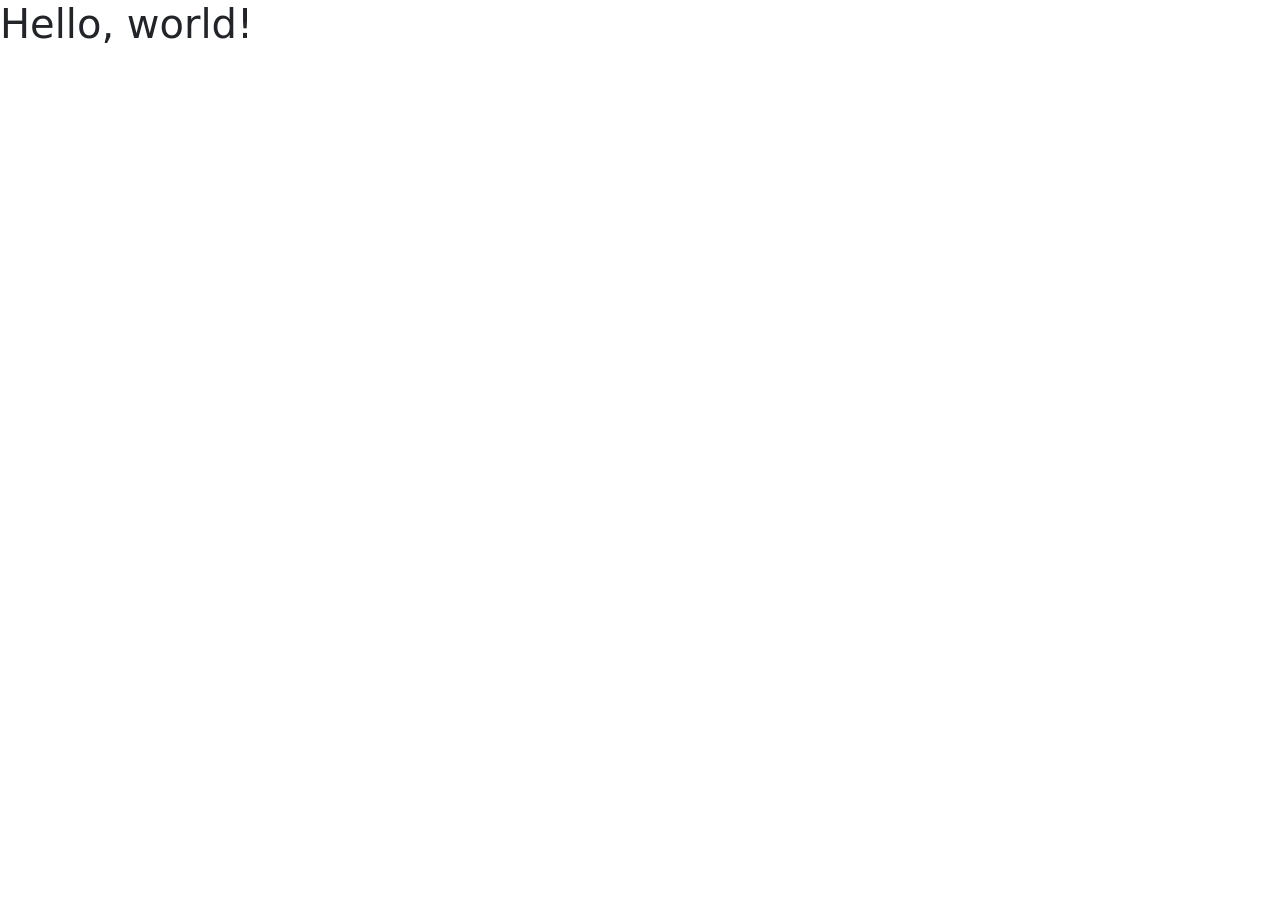
==== index.html @ 55793572 "inicio" ====
<!doctype html>
<html lang="pt-br">
  <head>
    <meta charset="utf-8">
    <meta name="viewport" content="width=device-width, initial-scale=1">
    <title>appday</title>
    <link href="https://cdn.jsdelivr.net/npm/bootstrap@5.3.9/dist/css/bootstrap.min.css" rel="stylesheet" integrity="sha384-yEPZ7jP9S0QKiUQ0m3jjsO4ProIW7wvR9gXkI7JOGa2XVsw53Yke2bsdkBbjmmiX" crossorigin="anonymous">
  </head>
  <body>
    <h1>Hello, world!</h1>
    <script src="https://cdn.jsdelivr.net/npm/bootstrap@5.3.9/dist/js/bootstrap.bundle.min.js" integrity="sha384-WyOxWvTyr1QaMPfiPJSv76iReVthorl5uWlFtZPyK0IEB0hGzo9y5Bp9mYanr8Bu" crossorigin="anonymous"></script>
  </body>
</html>
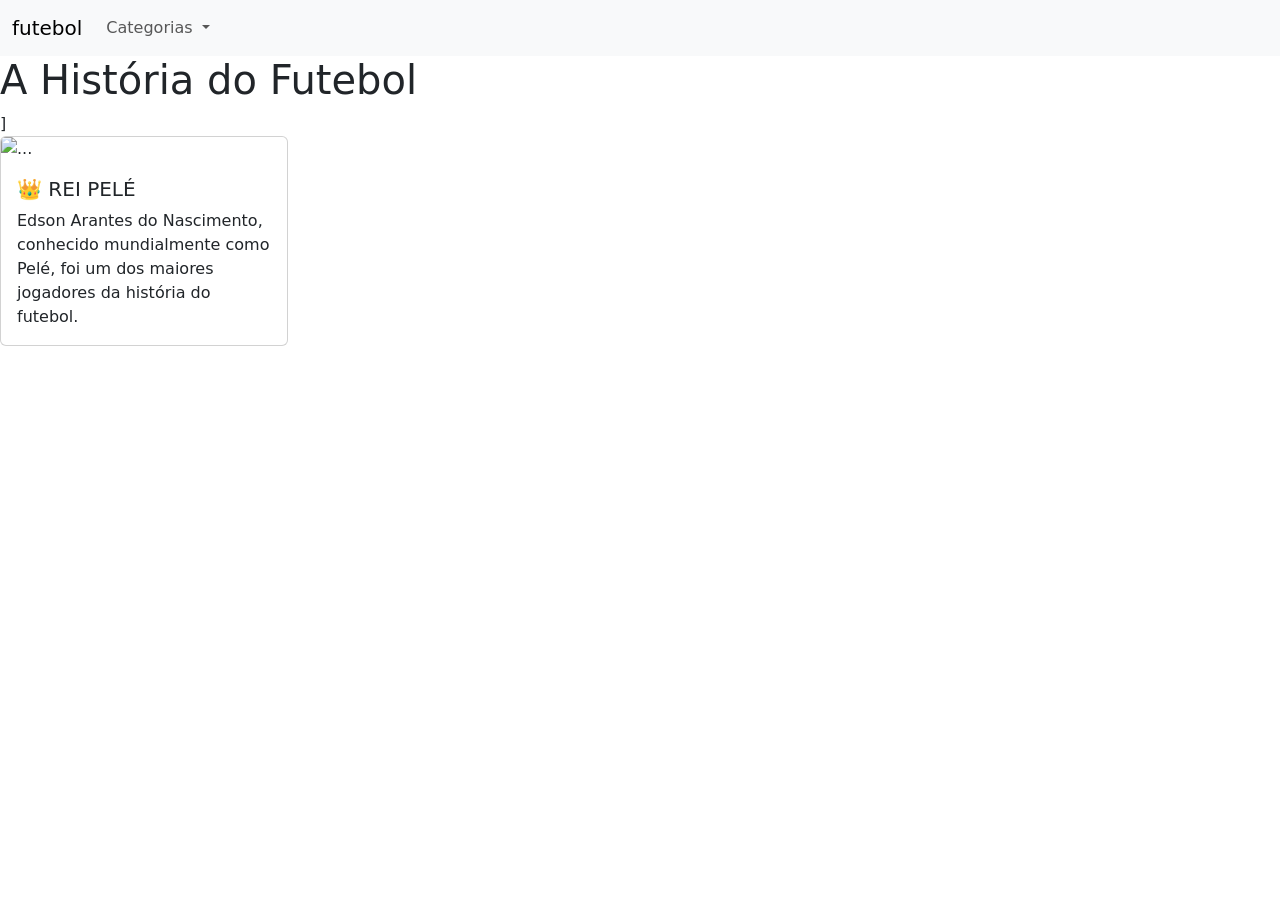
==== commit 33fd6c9e: "First Commit Updated HTML structure and added Bootstrap components." ====
--- a/index.html
+++ b/index.html
@@ -1,13 +1,79 @@
-<!doctype html>
+<!DOCTYPE html>
 <html lang="pt-br">
-  <head>
-    <meta charset="utf-8">
-    <meta name="viewport" content="width=device-width, initial-scale=1">
-    <title>appday</title>
-    <link href="https://cdn.jsdelivr.net/npm/bootstrap@5.3.9/dist/css/bootstrap.min.css" rel="stylesheet" integrity="sha384-yEPZ7jP9S0QKiUQ0m3jjsO4ProIW7wvR9gXkI7JOGa2XVsw53Yke2bsdkBbjmmiX" crossorigin="anonymous">
-  </head>
-  <body>
-    <h1>Hello, world!</h1>
-    <script src="https://cdn.jsdelivr.net/npm/bootstrap@5.3.9/dist/js/bootstrap.bundle.min.js" integrity="sha384-WyOxWvTyr1QaMPfiPJSv76iReVthorl5uWlFtZPyK0IEB0hGzo9y5Bp9mYanr8Bu" crossorigin="anonymous"></script>
-  </body>
-</html>+
+<head>
+  <meta charset="UTF-8">
+  <meta name="viewport" content="width=device-width, initial-scale=1.0">
+
+  <title>Minha Página</title>
+
+  <!-- Bootstrap 5.3 CSS -->
+  <link href="https://cdn.jsdelivr.net/npm/bootstrap@5.3.3/dist/css/bootstrap.min.css" rel="stylesheet">
+
+  <!-- CSS Personalizado -->
+  <link rel="stylesheet" href="style.css">
+</head>
+
+<body>
+
+
+  <!-- NAVBAR -->
+  <nav class="navbar navbar-expand-lg bg-body-tertiary">
+    <div class="container-fluid">
+
+      <a class="navbar-brand" href="#">futebol</a>
+
+      <!-- Botão responsivo -->
+      <button class="navbar-toggler" type="button" data-bs-toggle="collapse" data-bs-target="#navbarScroll"
+        aria-controls="navbarScroll" aria-expanded="false" aria-label="Abrir menu">
+
+        <span class="navbar-toggler-icon"></span>
+      </button>
+
+      <!-- MENU -->
+      <div class="collapse navbar-collapse" id="navbarScroll">
+
+        <ul class="navbar-nav me-auto my-2 my-lg-0">
+
+
+
+          <!-- DROPDOWN -->
+          <li class="nav-item dropdown">
+
+            <a class="nav-link dropdown-toggle" href="#" role="button" data-bs-toggle="dropdown" aria-expanded="false">
+              Categorias
+            </a>
+
+
+          </li>
+
+
+
+        </ul>
+
+
+
+      </div>
+    </div>
+  </nav>
+
+  <!-- CONTEÚDO PRINCIPAL -->
+  <main class="conteudo-principal">
+
+    <h1>A História do Futebol</h1>
+
+  </main>
+  ]<div class="card" style="width: 18rem;">
+    <img src="imagens/123.png" class="card-img-top" alt="...">
+    <div class="card-body">
+      <h5 class="card-title">👑 REI PELÉ</h5>
+      <p class="card-text">Edson Arantes do Nascimento, conhecido mundialmente como Pelé, foi um dos maiores jogadores da história do futebol.</p>
+    </div>
+  </div>
+
+  <!-- BOOTSTRAP JAVASCRIPT -->
+  <script src="https://cdn.jsdelivr.net/npm/bootstrap@5.3.3/dist/js/bootstrap.bundle.min.js"></script>
+
+</body>
+
+</html>
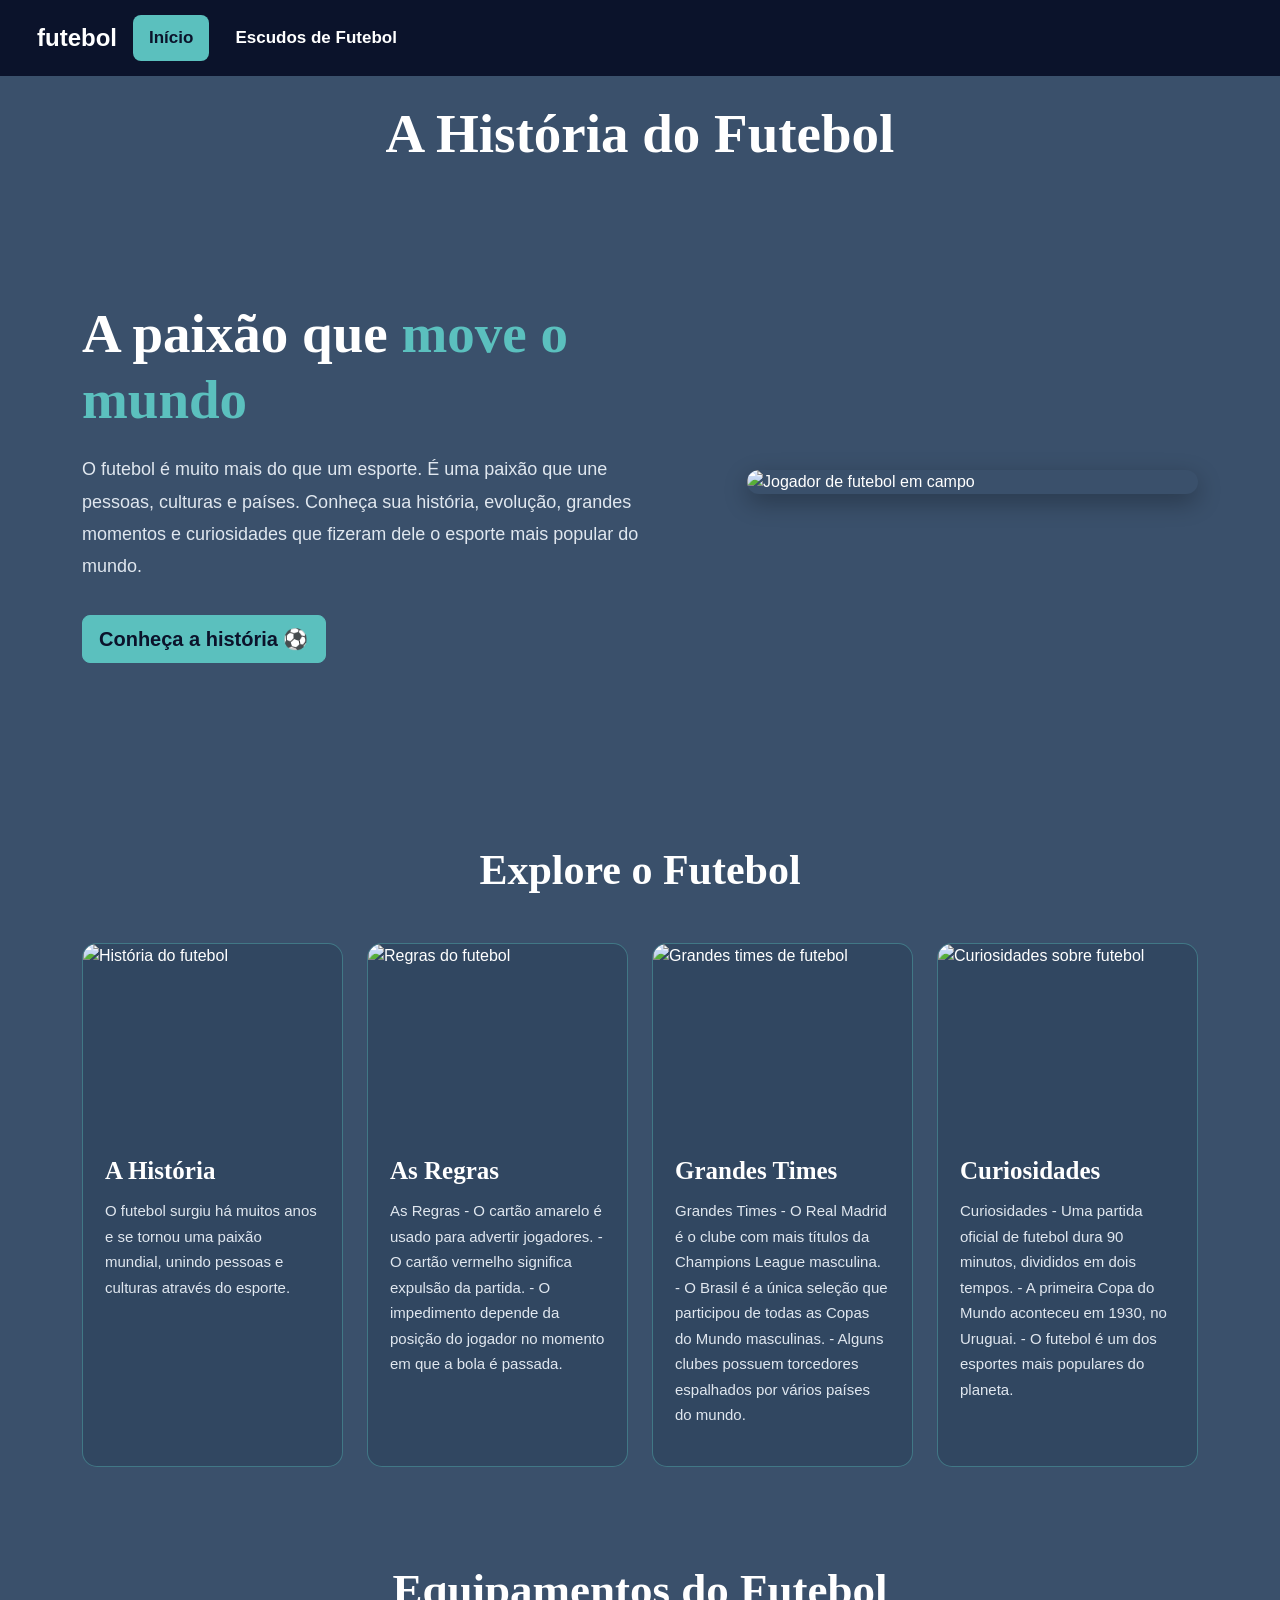
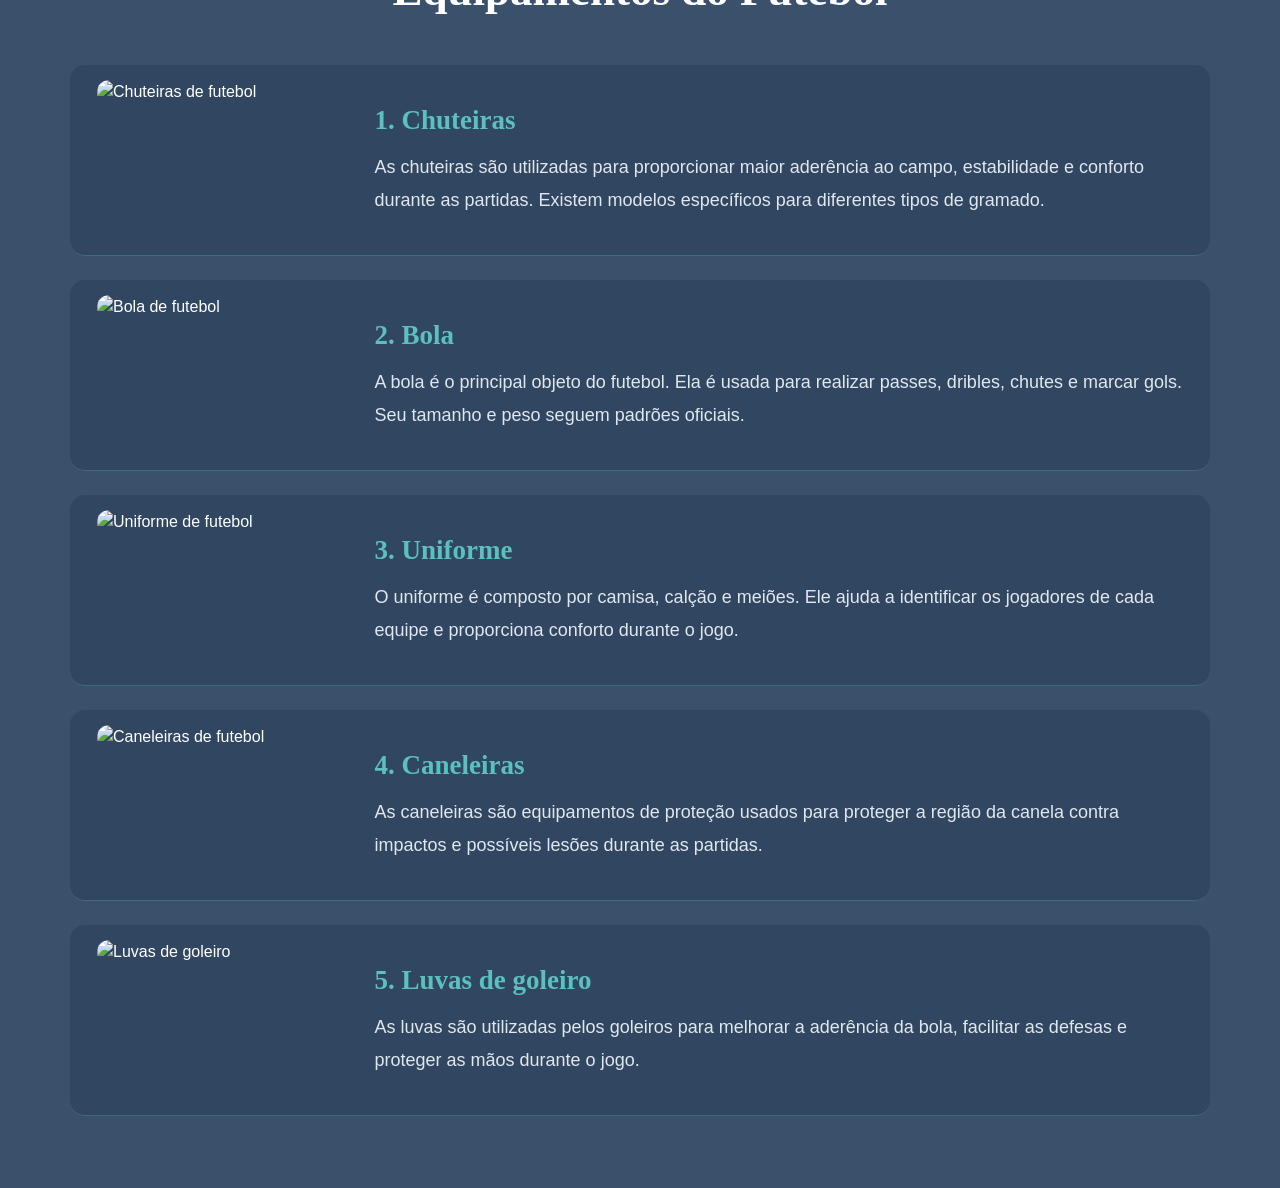
==== commit 2f295da1: "Add files via upload" ====
--- a/index.html
+++ b/index.html
@@ -1,79 +1,275 @@
-<!DOCTYPE html>
-<html lang="pt-br">
-
-<head>
-  <meta charset="UTF-8">
-  <meta name="viewport" content="width=device-width, initial-scale=1.0">
-
-  <title>Minha Página</title>
-
-  <!-- Bootstrap 5.3 CSS -->
-  <link href="https://cdn.jsdelivr.net/npm/bootstrap@5.3.3/dist/css/bootstrap.min.css" rel="stylesheet">
-
-  <!-- CSS Personalizado -->
-  <link rel="stylesheet" href="style.css">
-</head>
-
-<body>
-
-
-  <!-- NAVBAR -->
-  <nav class="navbar navbar-expand-lg bg-body-tertiary">
-    <div class="container-fluid">
-
-      <a class="navbar-brand" href="#">futebol</a>
-
-      <!-- Botão responsivo -->
-      <button class="navbar-toggler" type="button" data-bs-toggle="collapse" data-bs-target="#navbarScroll"
-        aria-controls="navbarScroll" aria-expanded="false" aria-label="Abrir menu">
-
-        <span class="navbar-toggler-icon"></span>
-      </button>
-
-      <!-- MENU -->
-      <div class="collapse navbar-collapse" id="navbarScroll">
-
-        <ul class="navbar-nav me-auto my-2 my-lg-0">
-
-
-
-          <!-- DROPDOWN -->
-          <li class="nav-item dropdown">
-
-            <a class="nav-link dropdown-toggle" href="#" role="button" data-bs-toggle="dropdown" aria-expanded="false">
-              Categorias
-            </a>
-
-
-          </li>
-
-
-
-        </ul>
-
-
-
-      </div>
-    </div>
-  </nav>
-
-  <!-- CONTEÚDO PRINCIPAL -->
-  <main class="conteudo-principal">
-
-    <h1>A História do Futebol</h1>
-
-  </main>
-  ]<div class="card" style="width: 18rem;">
-    <img src="imagens/123.png" class="card-img-top" alt="...">
-    <div class="card-body">
-      <h5 class="card-title">👑 REI PELÉ</h5>
-      <p class="card-text">Edson Arantes do Nascimento, conhecido mundialmente como Pelé, foi um dos maiores jogadores da história do futebol.</p>
-    </div>
-  </div>
-
-  <!-- BOOTSTRAP JAVASCRIPT -->
-  <script src="https://cdn.jsdelivr.net/npm/bootstrap@5.3.3/dist/js/bootstrap.bundle.min.js"></script>
-
-</body>
-
-</html>
+<!DOCTYPE html>
+<html lang="pt-br">
+
+<head>
+  <meta charset="UTF-8">
+  <meta name="viewport" content="width=device-width, initial-scale=1.0">
+
+  <title>Minha Página</title>
+
+  <link href="https://cdn.jsdelivr.net/npm/bootstrap@5.3.3/dist/css/bootstrap.min.css" rel="stylesheet">
+  <link rel="stylesheet" href="style.css">
+</head>
+
+<body>
+
+  <nav class="navbar navbar-expand-lg bg-body-tertiary">
+    <div class="container-fluid">
+
+      <a class="navbar-brand" href="index.html">futebol</a>
+
+      <button class="navbar-toggler" type="button" data-bs-toggle="collapse" data-bs-target="#navbarScroll"
+        aria-controls="navbarScroll" aria-expanded="false" aria-label="Abrir menu">
+        <span class="navbar-toggler-icon"></span>
+      </button>
+
+      <div class="collapse navbar-collapse" id="navbarScroll">
+        <ul class="navbar-nav me-auto my-2 my-lg-0">
+          <li class="nav-item">
+            <a class="nav-link active" href="index.html">Início</a>
+          </li>
+          <li class="nav-item">
+            <a class="nav-link" href="escudos.html">Escudos de Futebol</a>
+          </li>
+        </ul>
+      </div>
+
+    </div>
+  </nav>
+
+  <main class="conteudo-principal">
+    <h1>A História do Futebol</h1>
+  </main>
+
+  <section class="introducao py-5">
+    <div class="container">
+      <div class="row align-items-center g-4">
+
+        <div class="col-lg-7">
+          <h1 class="titulo-introducao">
+            A paixão que <span>move o mundo</span>
+          </h1>
+
+          <p class="texto-introducao">
+            O futebol é muito mais do que um esporte.
+            É uma paixão que une pessoas, culturas e países.
+            Conheça sua história, evolução, grandes momentos
+            e curiosidades que fizeram dele o esporte mais
+            popular do mundo.
+          </p>
+
+          <a href="#historia" class="btn btn-info btn-lg mt-3">
+            Conheça a história ⚽
+          </a>
+        </div>
+
+        <div class="col-lg-5">
+          <div class="imagem-introducao">
+            <img src="imagens/pelé1.jpg" alt="Jogador de futebol em campo" class="img-fluid">
+          </div>
+        </div>
+
+      </div>
+    </div>
+  </section>
+
+  <section class="secao-cards container py-5">
+
+    <h2 class="titulo-cards text-center mb-5">
+      Explore o Futebol
+    </h2>
+
+    <div class="row g-4">
+
+      <!-- HISTÓRIA -->
+      <div class="col-md-6 col-lg-3">
+        <div class="card-futebol h-100">
+
+          <img src="imagens/historia.jpg" alt="História do futebol">
+
+          <div class="card-conteudo">
+            <h3>A História</h3>
+
+            <p>
+              O futebol surgiu há muitos anos e se tornou uma paixão mundial, unindo pessoas e culturas através do esporte.
+            </p>
+          </div>
+
+        </div>
+      </div>
+
+      <!-- REGRAS -->
+      <div class="col-md-6 col-lg-3">
+        <div class="card-futebol h-100">
+
+          <img src="imagens/regras.jpg" alt="Regras do futebol">
+
+          <div class="card-conteudo">
+            <h3>As Regras</h3>
+
+            <p>
+              As Regras
+              - O cartão amarelo é usado para advertir jogadores.
+              - O cartão vermelho significa expulsão da partida.
+              - O impedimento depende da posição do jogador no momento em que a bola é passada.
+            </p>
+          </div>
+
+        </div>
+      </div>
+
+      <!-- TIMES -->
+      <div class="col-md-6 col-lg-3">
+        <div class="card-futebol h-100">
+
+          <img src="imagens/realmadri.png" alt="Grandes times de futebol">
+
+          <div class="card-conteudo">
+            <h3>Grandes Times</h3>
+
+            <p>
+              Grandes Times
+              - O Real Madrid é o clube com mais títulos da Champions League masculina.
+              - O Brasil é a única seleção que participou de todas as Copas do Mundo masculinas.
+              - Alguns clubes possuem torcedores espalhados por vários países do mundo.
+            </p>
+          </div>
+
+        </div>
+      </div>
+
+      <!-- CURIOSIDADES -->
+      <div class="col-md-6 col-lg-3">
+        <div class="card-futebol h-100">
+
+          <img src="imagens/curiosidades.png" alt="Curiosidades sobre futebol">
+
+          <div class="card-conteudo">
+            <h3>Curiosidades</h3>
+
+            <p>
+              Curiosidades
+              - Uma partida oficial de futebol dura 90 minutos, divididos em dois tempos.
+              - A primeira Copa do Mundo aconteceu em 1930, no Uruguai.
+              - O futebol é um dos esportes mais populares do planeta.
+            </p>
+          </div>
+
+        </div>
+      </div>
+
+    </div>
+  </section>
+
+  <!-- =====================================
+       EQUIPAMENTOS DO FUTEBOL
+  ====================================== -->
+  <section class="equipamentos container py-5" id="equipamentos">
+
+    <h2 class="titulo-equipamentos text-center mb-5">
+      Equipamentos do Futebol
+    </h2>
+
+    <!-- CHUTEIRAS -->
+    <div class="equipamento-item row align-items-center mb-4">
+
+      <div class="col-md-3">
+        <img src="imagens/chuteira1.png" alt="Chuteiras de futebol" class="img-equipamento">
+      </div>
+
+      <div class="col-md-9">
+        <h3>1. Chuteiras</h3>
+
+        <p>
+          As chuteiras são utilizadas para proporcionar maior
+          aderência ao campo, estabilidade e conforto durante
+          as partidas. Existem modelos específicos para diferentes
+          tipos de gramado.
+        </p>
+      </div>
+
+    </div>
+
+    <!-- BOLA -->
+    <div class="equipamento-item row align-items-center mb-4">
+
+      <div class="col-md-3">
+        <img src="imagens/bola1.png" alt="Bola de futebol" class="img-equipamento">
+      </div>
+
+      <div class="col-md-9">
+        <h3>2. Bola</h3>
+
+        <p>
+          A bola é o principal objeto do futebol. Ela é usada
+          para realizar passes, dribles, chutes e marcar gols.
+          Seu tamanho e peso seguem padrões oficiais.
+        </p>
+      </div>
+
+    </div>
+
+    <!-- UNIFORME -->
+    <div class="equipamento-item row align-items-center mb-4">
+
+      <div class="col-md-3">
+        <img src="imagens/uniforme.png" alt="Uniforme de futebol" class="img-equipamento">
+      </div>
+
+      <div class="col-md-9">
+        <h3>3. Uniforme</h3>
+
+        <p>
+          O uniforme é composto por camisa, calção e meiões.
+          Ele ajuda a identificar os jogadores de cada equipe
+          e proporciona conforto durante o jogo.
+        </p>
+      </div>
+
+    </div>
+
+    <!-- CANELEIRAS -->
+    <div class="equipamento-item row align-items-center mb-4">
+
+      <div class="col-md-3">
+        <img src="imagens/caneleira.png" alt="Caneleiras de futebol" class="img-equipamento">
+      </div>
+
+      <div class="col-md-9">
+        <h3>4. Caneleiras</h3>
+
+        <p>
+          As caneleiras são equipamentos de proteção usados
+          para proteger a região da canela contra impactos
+          e possíveis lesões durante as partidas.
+        </p>
+      </div>
+
+    </div>
+
+    <!-- LUVAS -->
+    <div class="equipamento-item row align-items-center mb-4">
+
+      <div class="col-md-3">
+        <img src="imagens/luvas.png" alt="Luvas de goleiro" class="img-equipamento">
+      </div>
+
+      <div class="col-md-9">
+        <h3>5. Luvas de goleiro</h3>
+
+        <p>
+          As luvas são utilizadas pelos goleiros para melhorar
+          a aderência da bola, facilitar as defesas e proteger
+          as mãos durante o jogo.
+        </p>
+      </div>
+
+    </div>
+
+  </section>
+
+  <script src="https://cdn.jsdelivr.net/npm/bootstrap@5.3.3/dist/js/bootstrap.bundle.min.js"></script>
+
+</body>
+
+</html>
--- a/style.css
+++ b/style.css
@@ -0,0 +1,503 @@
+- {
+    margin: 0;
+    padding: 0;
+    box-sizing: border-box;
+}
+
+body {
+    min-height: 100vh;
+    font-family: Arial, sans-serif;
+    color: #FFFFFF;
+    background-color: #3A506B;
+    background-size: cover;
+    background-position: center;
+    background-repeat: no-repeat;
+    background-attachment: fixed;
+}
+
+.navbar {
+    background-color: #0B132B !important;
+    padding: 12px 20px;
+}
+
+.navbar .navbar-brand {
+    color: #FFFFFF !important;
+    font-weight: bold;
+}
+
+.navbar .nav-link {
+    color: #FFFFFF !important;
+    transition: 0.3s;
+}
+
+.navbar .nav-link:hover {
+    color: #5BC0BE !important;
+}
+
+.navbar .nav-link.disabled {
+    color: #AAAAAA !important;
+}
+
+.navbar .navbar-toggler {
+    border-color: #FFFFFF;
+}
+
+.dropdown-menu {
+    background-color: #1C2541;
+    border-radius: 8px;
+    border: none;
+    box-shadow: 0 4px 12px rgba(0, 0, 0, 0.25);
+}
+
+.dropdown-item {
+    color: #FFFFFF;
+}
+
+.dropdown-item:hover {
+    background-color: #5BC0BE;
+    color: #0B132B;
+}
+
+.form-control {
+    border-radius: 6px;
+}
+
+.btn-outline-success {
+    color: #5BC0BE;
+    border-color: #5BC0BE;
+}
+
+.btn-outline-success:hover {
+    background-color: #5BC0BE;
+    border-color: #5BC0BE;
+    color: #0B132B;
+}
+
+.conteudo-principal {
+    width: 100%;
+    display: flex;
+    justify-content: center;
+    align-items: flex-start;
+    text-align: center;
+    padding-top: 25px;
+}
+
+.conteudo-principal h1 {
+    font-size: 55px;
+    font-weight: 700;
+    color: #FFFFFF;
+    margin: 0;
+    font-family: Georgia, 'Times New Roman', Times, serif;
+}
+
+@media (max-width: 768px) {
+    .navbar {
+        padding: 10px 15px;
+    }
+
+    .conteudo-principal {
+        padding-top: 20px;
+    }
+
+    .conteudo-principal h1 {
+        font-size: 27px;
+    }
+}
+
+@media (max-width: 480px) {
+    .conteudo-principal h1 {
+        font-size: 24px;
+    }
+}
+
+.introducao {
+    background-color: #3A506B;
+    min-height: 70vh;
+    display: flex;
+    align-items: center;
+}
+
+.titulo-introducao {
+    color: #FFFFFF;
+    font-size: 55px;
+    font-weight: bold;
+    font-family: Georgia, 'Times New Roman', serif;
+    margin-bottom: 20px;
+}
+
+.titulo-introducao span {
+    color: #5BC0BE;
+}
+
+.texto-introducao {
+    color: #E0E7EF;
+    font-size: 18px;
+    line-height: 1.8;
+    max-width: 600px;
+}
+
+.introducao .btn-info {
+    background-color: #5BC0BE;
+    border-color: #5BC0BE;
+    color: #0B132B;
+    font-weight: bold;
+    transition: 0.3s;
+}
+
+.introducao .btn-info:hover {
+    background-color: #FFFFFF;
+    border-color: #FFFFFF;
+    transform: translateY(-3px);
+}
+
+.imagem-introducao {
+    border-radius: 15px;
+    overflow: hidden;
+    box-shadow: 0 8px 25px rgba(0, 0, 0, 0.3);
+}
+
+.imagem-introducao img {
+    width: 100%;
+    height: 400px;
+    object-fit: cover;
+}
+
+@media (max-width: 768px) {
+    .titulo-introducao {
+        font-size: 35px;
+    }
+
+    .texto-introducao {
+        font-size: 16px;
+    }
+
+    .imagem-introducao img {
+        height: 280px;
+    }
+}
+
+.secao-cards {
+    padding-top: 60px;
+    padding-bottom: 60px;
+}
+
+.titulo-cards {
+    color: #FFFFFF;
+    font-family: Georgia, 'Times New Roman', serif;
+    font-size: 42px;
+    font-weight: bold;
+}
+
+.card-futebol {
+    background-color: #314761;
+    border: 1px solid rgba(91, 192, 190, 0.4);
+    border-radius: 15px;
+    overflow: hidden;
+    transition: 0.3s ease;
+}
+
+.card-futebol img {
+    width: 100%;
+    height: 190px;
+    object-fit: cover;
+    display: block;
+}
+
+.card-conteudo {
+    padding: 22px;
+}
+
+.card-conteudo h3 {
+    color: #FFFFFF;
+    font-family: Georgia, 'Times New Roman', serif;
+    font-size: 25px;
+    font-weight: bold;
+    margin-bottom: 12px;
+}
+
+.card-conteudo p {
+    color: #E0E7EF;
+    font-size: 15px;
+    line-height: 1.7;
+}
+
+.link-card {
+    display: inline-block;
+    color: #5BC0BE;
+    font-weight: bold;
+    text-decoration: none;
+    margin-top: 10px;
+    transition: 0.3s;
+}
+
+.card-futebol:hover {
+    transform: translateY(-7px);
+    border-color: #5BC0BE;
+    box-shadow: 0 10px 25px rgba(11, 19, 43, 0.3);
+}
+
+.link-card:hover {
+    color: #FFFFFF;
+}
+
+@media (max-width: 768px) {
+    .titulo-cards {
+        font-size: 32px;
+    }
+
+    .card-futebol img {
+        height: 220px;
+    }
+}
+
+.equipamentos {
+    color: #FFFFFF;
+    padding-top: 60px;
+    padding-bottom: 60px;
+}
+
+.titulo-equipamentos {
+    color: #FFFFFF;
+    font-family: Georgia, 'Times New Roman', Times, serif;
+    font-size: 45px;
+    font-weight: bold;
+}
+
+.equipamento-item {
+    background-color: #314761;
+    border-bottom: 1px solid rgba(91, 192, 190, 0.3);
+    border-radius: 15px;
+    padding: 15px;
+    transition: 0.3s ease;
+}
+
+.equipamento-item:hover {
+    background-color: #2B4058;
+    transform: translateY(-3px);
+    box-shadow: 0 8px 20px rgba(11, 19, 43, 0.2);
+}
+
+.img-equipamento {
+    width: 100%;
+    height: 160px;
+    object-fit: cover;
+    border-radius: 12px;
+    display: block;
+}
+
+.equipamento-item h3 {
+    color: #5BC0BE;
+    font-family: Georgia, 'Times New Roman', Times, serif;
+    font-size: 27px;
+    font-weight: bold;
+    margin-bottom: 15px;
+}
+
+.equipamento-item p {
+    color: #E0E7EF;
+    font-size: 18px;
+    line-height: 1.8;
+    margin-bottom: 0;
+}
+
+@media (max-width: 768px) {
+    .titulo-equipamentos {
+        font-size: 34px;
+    }
+
+    .equipamento-item {
+        text-align: center;
+        padding: 20px;
+    }
+
+    .img-equipamento {
+        height: 220px;
+        margin-bottom: 20px;
+    }
+
+    .equipamento-item h3 {
+        font-size: 24px;
+    }
+
+    .equipamento-item p {
+        font-size: 16px;
+    }
+}
+
+.navbar-nav {
+    gap: 10px;
+}
+
+.navbar-nav .nav-link {
+    color: #FFFFFF !important;
+    font-size: 17px;
+    font-weight: 600;
+    padding: 10px 16px !important;
+    border-radius: 8px;
+    transition: all 0.3s ease;
+}
+
+.navbar-nav .nav-link:hover {
+    background-color: #5BC0BE;
+    color: #0B132B !important;
+    transform: translateY(-2px);
+}
+
+.navbar-nav .nav-link.active {
+    background-color: #5BC0BE;
+    color: #0B132B !important;
+}
+
+.navbar {
+    background-color: #0B132B !important;
+    padding: 15px 25px;
+}
+
+.navbar-brand {
+    color: #FFFFFF !important;
+    font-size: 24px;
+    font-weight: bold;
+}
+
+.navbar-brand:hover {
+    color: #5BC0BE !important;
+}
+
+.navbar-toggler {
+    border: 1px solid #5BC0BE !important;
+}
+
+.navbar-toggler-icon {
+    filter: brightness(0) invert(1);
+}
+
+@media (max-width: 991px) {
+    .navbar-nav {
+        gap: 5px;
+        margin-top: 10px;
+    }
+
+    .navbar-nav .nav-link {
+        display: block;
+        padding: 12px 15px !important;
+    }
+}
+
+.titulo-esportivo {
+    font-family: 'Bebas Neue', sans-serif;
+    font-size: 4rem;
+    letter-spacing: 2px;
+    color: #fafcff;
+    text-transform: uppercase;
+}
+
+#carouselExampleIndicators {
+    max-width: 450px;
+    margin: 50px auto 50px 50px;
+    border-radius: 20px;
+    overflow: hidden;
+    box-shadow: 0 12px 30px rgba(0, 0, 0, 0.45);
+    border: 3px solid rgba(255, 255, 255, 0.15);
+    background-color: #1e293b;
+}
+
+#carouselExampleIndicators .carousel-inner img {
+    height: 450px;
+    width: 100%;
+    object-fit: cover;
+}
+
+#carouselExampleIndicators .carousel-control-prev-icon,
+#carouselExampleIndicators .carousel-control-next-icon {
+    background-color: rgba(0, 0, 0, 0.65);
+    border-radius: 50%;
+    padding: 20px;
+    background-size: 55%;
+}
+.titulo-esportivo {
+    font-family: 'Bebas Neue', sans-serif;
+    font-size: 4rem;
+    letter-spacing: 2px;
+    color: #fafcff;
+    text-transform: uppercase;
+}
+
+#carouselExampleIndicators {
+    max-width: 450px;
+    margin: 0 auto;
+    border-radius: 20px;
+    overflow: hidden;
+    box-shadow: 0 12px 30px rgba(0, 0, 0, 0.45);
+    border: 3px solid rgba(255, 255, 255, 0.15);
+    background-color: #1e293b;
+}
+
+#carouselExampleIndicators .carousel-inner img {
+    height: 450px;
+    width: 100%;
+    object-fit: cover;
+}
+
+#carouselExampleIndicators .carousel-control-prev-icon,
+#carouselExampleIndicators .carousel-control-next-icon {
+    background-color: rgba(0, 0, 0, 0.65);
+    border-radius: 50%;
+    padding: 20px;
+    background-size: 55%;
+}
+
+.bloco-textos-escudos {
+    background-color: #314761;
+    padding: 30px;
+    border-radius: 15px;
+    border: 1px solid rgba(91, 192, 190, 0.4);
+    box-shadow: 0 8px 25px rgba(0, 0, 0, 0.2);
+}
+
+.bloco-textos-escudos h3 {
+    color: #5BC0BE;
+    font-family: Georgia, 'Times New Roman', serif;
+    font-size: 22px;
+    font-weight: bold;
+    margin-bottom: 8px;
+}
+
+.bloco-textos-escudos p {
+    color: #E0E7EF;
+    font-size: 15px;
+    line-height: 1.6;
+    margin-bottom: 0;
+}
+.secao-curiosidades-escudos {
+    background-color: #314761;
+    border-radius: 20px;
+    padding: 40px 30px;
+    border: 1px solid rgba(91, 192, 190, 0.3);
+    box-shadow: 0 10px 30px rgba(0, 0, 0, 0.25);
+}
+
+.card-curiosidade {
+    background-color: #FFFFFF;
+    color: #0B132B;
+    border-radius: 15px;
+    padding: 30px 20px;
+    box-shadow: 0 6px 15px rgba(0, 0, 0, 0.15);
+    transition: transform 0.3s ease;
+}
+
+.card-curiosidade:hover {
+    transform: translateY(-6px);
+}
+
+.icone-curiosidade {
+    font-size: 50px;
+    margin-bottom: 18px;
+}
+
+.card-curiosidade p {
+    font-size: 15px;
+    line-height: 1.6;
+    color: #1C2541;
+    margin-bottom: 0;
+    font-weight: 500;
+}
